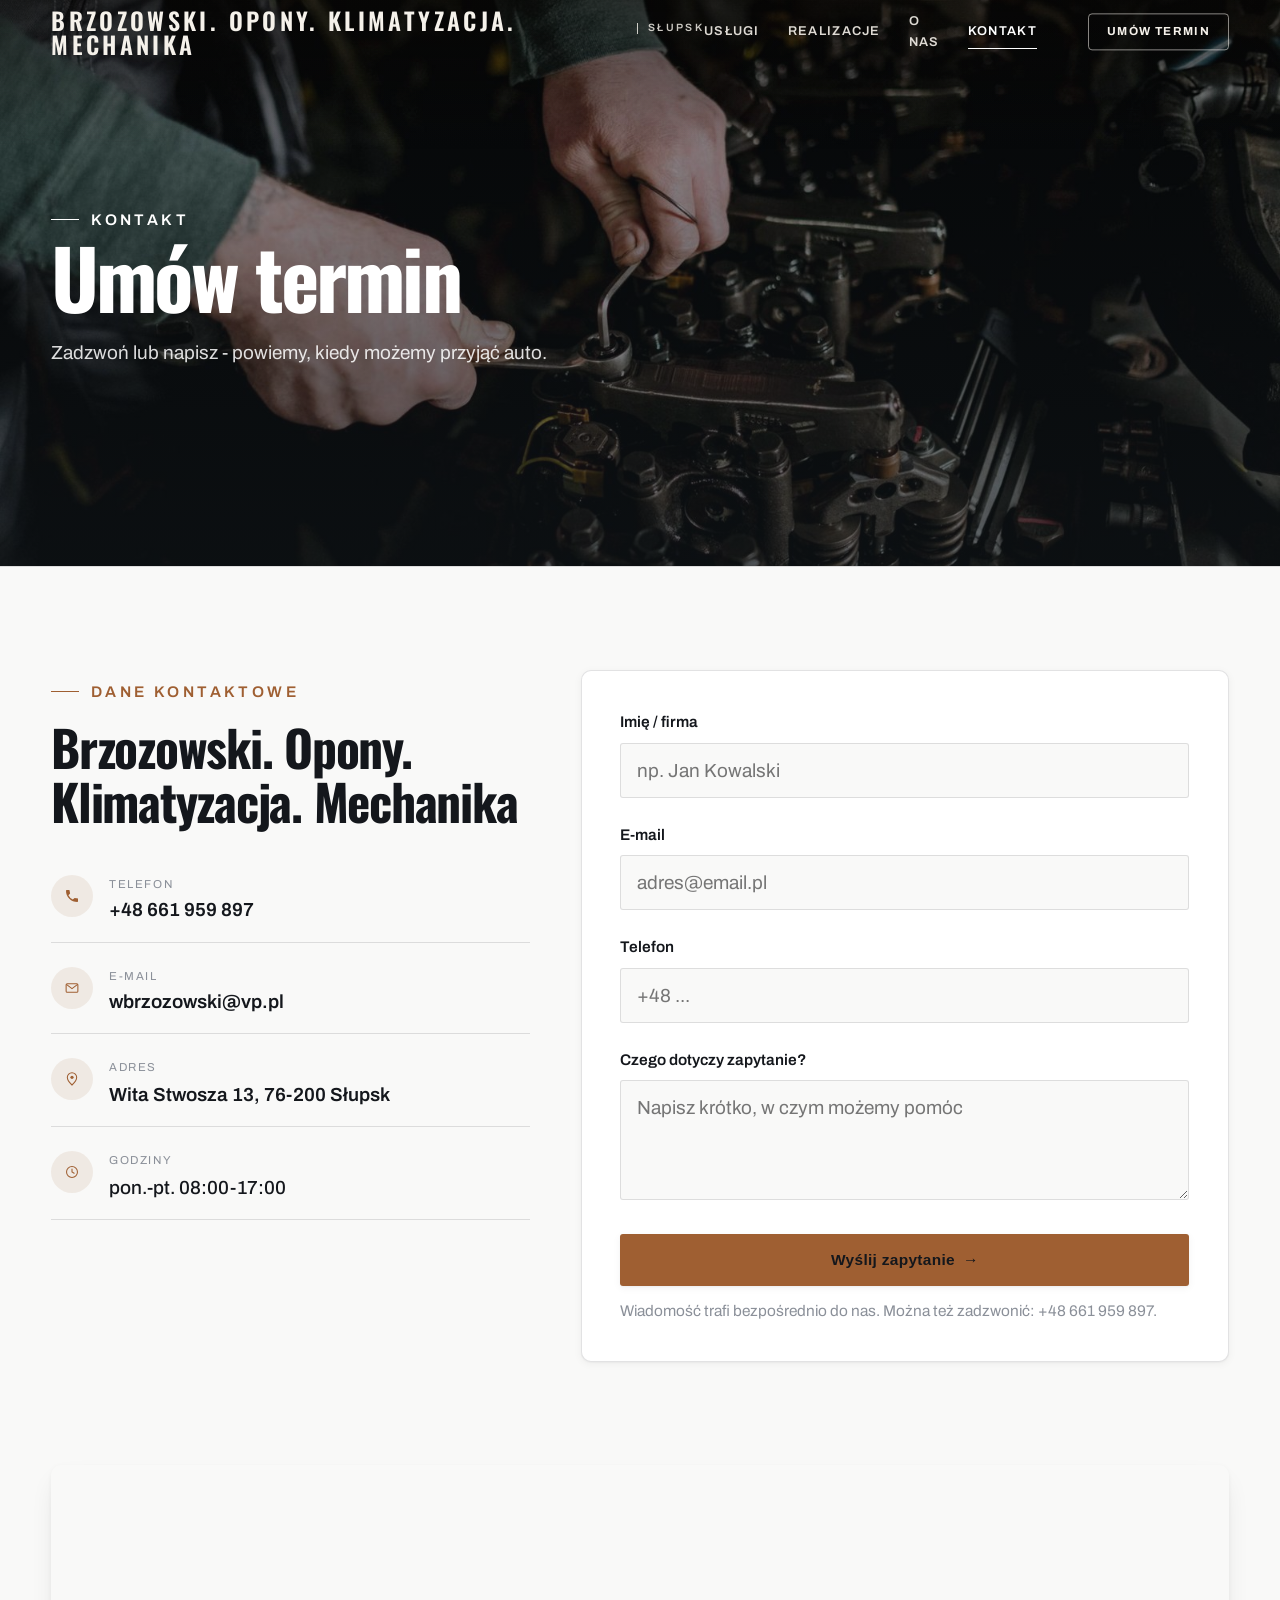
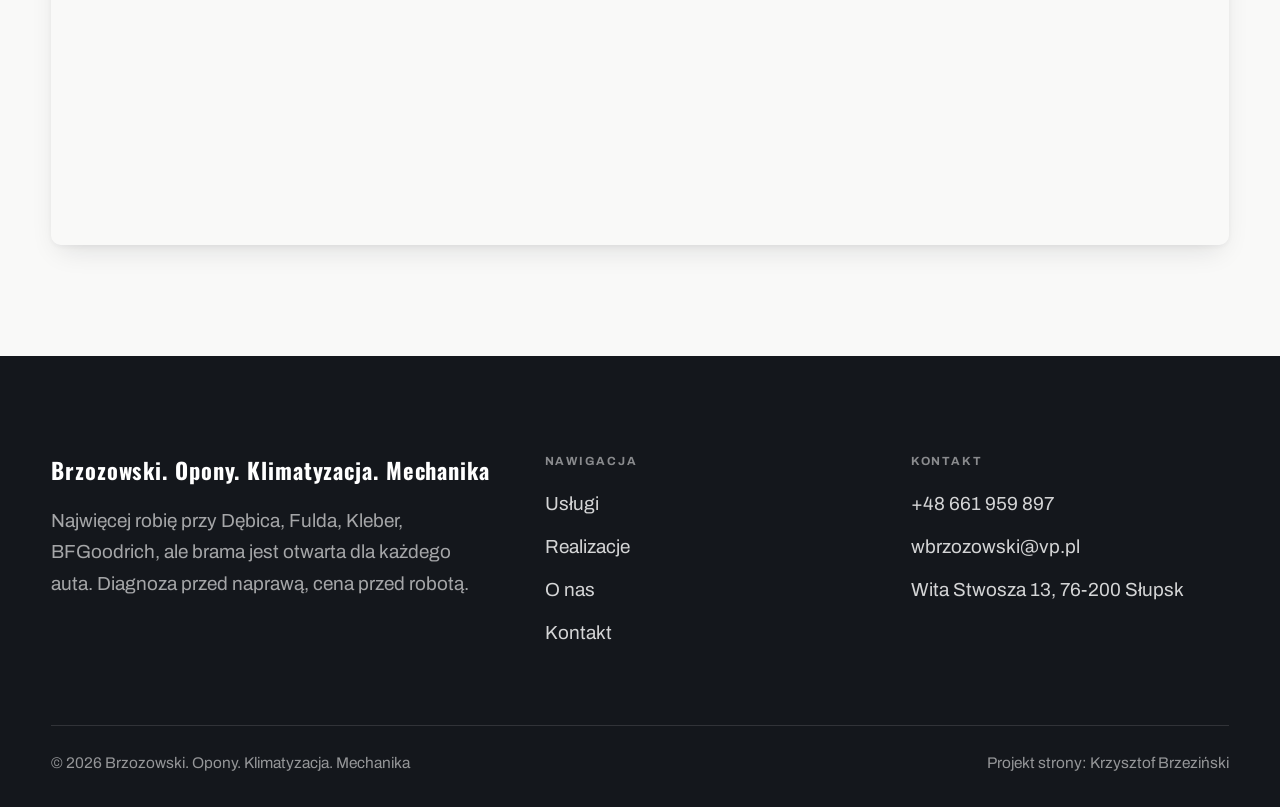
==== kontakt.html @ 08a85382 "Strona demo: brzozowski-opony-klimatyzacja-mechanika" ====
<!DOCTYPE html>
<html lang="pl">
<head>
<meta charset="UTF-8">
<meta name="viewport" content="width=device-width, initial-scale=1.0">
<title>Kontakt - Brzozowski. Opony. Klimatyzacja. Mechanika</title>
<meta name="description" content="Kontakt Brzozowski. Opony. Klimatyzacja. Mechanika - Wita Stwosza 13, 76-200 Słupsk">
<link rel="preconnect" href="https://fonts.googleapis.com">
<link rel="preconnect" href="https://fonts.gstatic.com" crossorigin>
<link href="https://fonts.googleapis.com/css2?family=Oswald:wght@500;600;700&family=Archivo:wght@400;500;600&display=swap" rel="stylesheet">
<link rel="stylesheet" href="assets/styles.css">
</head>
<body>

<header class="nav">
  <div class="wrap nav-inner">
    <a class="brand" href="index.html"><span class="name">Brzozowski. Opony. Klimatyzacja. Mechanika</span><span class="sub">Słupsk</span></a>
    <nav class="nav-links">
      <a href="oferta.html">Usługi</a>
      <a href="realizacje.html">Realizacje</a>
      <a href="o-nas.html">O nas</a>
      <a href="kontakt.html" class="active">Kontakt</a>
      <a href="kontakt.html" class="btn btn-accent">Umów termin</a>
    </nav>
    <button class="nav-toggle" aria-label="Menu"><span></span><span></span><span></span></button>
  </div>
</header>

<section class="pagehead">
  <img src="img/g4.jpg" alt="Brzozowski. Opony. Klimatyzacja. Mechanika - Umów termin">
  <div class="wrap">
    <span class="eyebrow">Kontakt</span>
    <h1>Umów termin</h1>
    <p>Zadzwoń lub napisz - powiemy, kiedy możemy przyjąć auto.</p>
  </div>
</section>
<section>
  <div class="wrap contact-grid">
    <div class="reveal">
      <span class="eyebrow">Dane kontaktowe</span>
      <h2 style="margin:var(--space-4) 0 var(--space-6)">Brzozowski. Opony. Klimatyzacja. Mechanika</h2>
      <div class="info-list">
        <div class="info-row"><div class="ic"><svg class="ico-tel" width="16" height="16" viewBox="0 0 24 24" fill="none" aria-hidden="true"><path d="M6.6 10.8a15.5 15.5 0 0 0 6.6 6.6l2.2-2.2a1 1 0 0 1 1-.24 11.4 11.4 0 0 0 3.6.58 1 1 0 0 1 1 1V20a1 1 0 0 1-1 1A17 17 0 0 1 3 4a1 1 0 0 1 1-1h3.5a1 1 0 0 1 1 1c0 1.25.2 2.46.58 3.6a1 1 0 0 1-.25 1l-2.23 2.2Z" fill="currentColor"/></svg></div><div><div class="lbl">Telefon</div><a class="val" href="tel:+48661959897">+48 661 959 897</a></div></div>
        <div class="info-row"><div class="ic"><svg class="ico-mail" width="16" height="16" viewBox="0 0 24 24" fill="none" aria-hidden="true"><rect x="3.2" y="5.5" width="17.6" height="13" rx="1.6" stroke="currentColor" stroke-width="1.6"/><path d="M4 7l8 6 8-6" stroke="currentColor" stroke-width="1.6" stroke-linecap="round" stroke-linejoin="round"/></svg></div><div><div class="lbl">E-mail</div><a class="val" href="mailto:wbrzozowski@vp.pl">wbrzozowski@vp.pl</a></div></div>
        <div class="info-row"><div class="ic"><svg class="ico-pin" width="16" height="16" viewBox="0 0 24 24" fill="none" aria-hidden="true"><path d="M12 21s7-6.1 7-11.5A7 7 0 0 0 5 9.5C5 14.9 12 21 12 21Z" stroke="currentColor" stroke-width="1.6" fill="none"/><circle cx="12" cy="9.5" r="2.4" fill="currentColor"/></svg></div><div><div class="lbl">Adres</div><div class="val">Wita Stwosza 13, 76-200 Słupsk</div></div></div>
        <div class="info-row"><div class="ic"><svg class="ico-clock" width="16" height="16" viewBox="0 0 24 24" fill="none" aria-hidden="true"><circle cx="12" cy="12" r="8.2" stroke="currentColor" stroke-width="1.6"/><path d="M12 7.5V12l3.2 1.9" stroke="currentColor" stroke-width="1.6" stroke-linecap="round"/></svg></div><div><div class="lbl">Godziny</div><div class="val" style="font-weight:500">pon.-pt. 08:00-17:00</div></div></div>
      </div>
    </div>
    <div class="reveal">
      <form class="form" action="https://formsubmit.co/wbrzozowski@vp.pl" method="POST">
        <input type="hidden" name="_subject" value="Zapytanie ze strony Brzozowski. Opony. Klimatyzacja. Mechanika">
        <input type="hidden" name="_captcha" value="false">
        <input type="hidden" name="_template" value="table">
        <div class="fld"><label for="name">Imię / firma</label><input id="name" name="name" type="text" placeholder="np. Jan Kowalski" required></div>
        <div class="fld"><label for="email">E-mail</label><input id="email" name="email" type="email" placeholder="adres@email.pl" required></div>
        <div class="fld"><label for="phone">Telefon</label><input id="phone" name="phone" type="tel" placeholder="+48 ..."></div>
        <div class="fld"><label for="msg">Czego dotyczy zapytanie?</label><textarea id="msg" name="message" placeholder="Napisz krótko, w czym możemy pomóc" required></textarea></div>
        <button type="submit" class="btn btn-accent" style="width:100%;justify-content:center">Wyślij zapytanie <span class="arr">→</span></button>
        <p class="note">Wiadomość trafi bezpośrednio do nas. Można też zadzwonić: +48 661 959 897.</p>
      </form>
    </div>
  </div>
</section>
<section style="padding-top:0">
  <div class="wrap reveal">
    <iframe class="map" title="Brzozowski. Opony. Klimatyzacja. Mechanika - Słupsk" src="https://maps.google.com/maps?q=Brzozowski.%20Opony.%20Klimatyzacja.%20Mechanika%20S%C5%82upsk&z=15&output=embed" loading="lazy" referrerpolicy="no-referrer-when-downgrade"></iframe>
  </div>
</section>

<footer>
  <div class="wrap">
    <div class="foot-grid">
      <div class="foot-brand">
        <div class="name">Brzozowski. Opony. Klimatyzacja. Mechanika</div>
        <p>Najwięcej robię przy Dębica, Fulda, Kleber, BFGoodrich, ale brama jest otwarta dla każdego auta. Diagnoza przed naprawą, cena przed robotą.</p>
      </div>
      <div class="foot-col">
        <h4>Nawigacja</h4>
        <a href="oferta.html">Usługi</a>
        <a href="realizacje.html">Realizacje</a>
        <a href="o-nas.html">O nas</a>
        <a href="kontakt.html">Kontakt</a>
      </div>
      <div class="foot-col">
        <h4>Kontakt</h4>
        <a href="tel:+48661959897">+48 661 959 897</a>
        <a href="mailto:wbrzozowski@vp.pl">wbrzozowski@vp.pl</a>
        <p>Wita Stwosza 13, 76-200 Słupsk</p>
      </div>
    </div>
    <div class="foot-bot">
      <span>© 2026 Brzozowski. Opony. Klimatyzacja. Mechanika</span>
      <span>Projekt strony: Krzysztof Brzeziński</span>
    </div>
  </div>
</footer>
<div class="sticky-reserve"><a class="sr-book" href="kontakt.html">Umów termin</a><a class="sr-call" href="tel:+48661959897" aria-label="Zadzwoń"><svg class="ico-tel" width="16" height="16" viewBox="0 0 24 24" fill="none" aria-hidden="true"><path d="M6.6 10.8a15.5 15.5 0 0 0 6.6 6.6l2.2-2.2a1 1 0 0 1 1-.24 11.4 11.4 0 0 0 3.6.58 1 1 0 0 1 1 1V20a1 1 0 0 1-1 1A17 17 0 0 1 3 4a1 1 0 0 1 1-1h3.5a1 1 0 0 1 1 1c0 1.25.2 2.46.58 3.6a1 1 0 0 1-.25 1l-2.23 2.2Z" fill="currentColor"/></svg></a></div>

<script src="assets/main.js"></script>
</body>
</html>
---- assets/styles.css ----
/* ============================================================
   STOLBASZ — premium, architektoniczny B2B fit-out
   Jasna paleta, zero brązu. System wg premium-web-craft.
   Projekt strony: Krzysztof Brzeziński
   ============================================================ */

:root{
  /* PALETA — jasna, architektoniczna, chłodna */
  --paper:#f4f5f7;          /* główne tło */
  --paper-2:#e7e9ee;        /* sekcje alternatywne (chłodny jasny szary) */
  --paper-3:#e7e9ee;        /* delikatne wypełnienia */
  --ink:#14171c;            /* tekst główny — chłodny grafit */
  --ink-soft:#1f242c;       /* nagłówki drugorzędne */
  --muted:#8b9099;          /* tekst poboczny */
  --line:rgba(20,23,28,.12);/* hairline */
  --accent:#c8a04a;         /* stonowany petrol-slate — jedyny akcent */
  --accent-d:#9a7a31;
  --accent-soft:rgba(200,160,74,.10);
  --dark:#14171c;           /* sekcje ciemne (stopka/CTA) */

  /* ODSTĘPY — skala 4/8 */
  --space-1:4px; --space-2:8px; --space-3:12px; --space-4:16px; --space-5:24px;
  --space-6:32px; --space-7:48px; --space-8:64px; --space-9:96px; --space-10:128px;

  /* TYPOGRAFIA — fluid clamp() (skala podbita 16.07.2026: większe, czytelniejsze litery — uwaga Adama) */
  --text-sm:clamp(.9rem,.87rem + .12vw,1rem);
  --text-base:clamp(1.08rem,1.04rem + .18vw,1.2rem);
  --text-lg:clamp(1.24rem,1.15rem + .34vw,1.44rem);
  --text-h3:clamp(1.34rem,1.22rem + .55vw,1.66rem);
  --text-h2:clamp(2.1rem,1.66rem + 2.1vw,3.1rem);
  --text-h1:clamp(2.9rem,2.1rem + 4vw,5.1rem);

  /* PROMIENIE — architektoniczne, raczej ostre */
  --r-sm:3px; --r-md:6px; --r-lg:10px;

  /* RUCH */
  --ease:cubic-bezier(.25,.46,.45,.94); --dur:.24s;

  /* CIENIE — miękkie, warstwowe */
  --sh-sm:0 1px 2px rgba(16,24,32,.04), 0 2px 8px rgba(16,24,32,.05);
  --sh-md:0 2px 6px rgba(16,24,32,.05), 0 12px 28px -8px rgba(16,24,32,.12);
  --sh-lg:0 6px 14px rgba(16,24,32,.07), 0 26px 56px -18px rgba(16,24,32,.22);

  --hairline:1px solid var(--line);

  --font-display:'Oswald','Archivo',sans-serif;
  --font-body:'Archivo',sans-serif;
}

*{box-sizing:border-box;margin:0;padding:0}
html{scroll-behavior:smooth}
body{
  font-family:var(--font-body);
  font-size:var(--text-base);
  line-height:1.65;
  color:var(--ink);
  background:var(--paper);
  -webkit-font-smoothing:antialiased;
  text-rendering:optimizeLegibility;
}
img{max-width:100%;display:block}
a{color:inherit;text-decoration:none}

.wrap{width:min(92%,1180px);margin-inline:auto}
section{padding-block:clamp(52px,6.5vw,96px)}

h1,h2,h3{font-family:var(--font-display);font-weight:700;line-height:1.08;letter-spacing:-.02em;color:var(--ink)}
h1{font-size:var(--text-h1);letter-spacing:-.035em}
h2{font-size:var(--text-h2);letter-spacing:-.025em}
h3{font-size:var(--text-h3)}
p{max-width:65ch}

.eyebrow{
  font-family:var(--font-body);
  font-size:var(--text-sm);
  font-weight:600;
  letter-spacing:.18em;
  text-transform:uppercase;
  color:var(--accent);
  display:inline-flex;align-items:center;gap:var(--space-3);
}
.eyebrow::before{content:"";width:28px;height:1px;background:var(--accent);display:inline-block}

.muted{color:var(--muted)}
.lead{font-size:var(--text-lg);line-height:1.55;color:var(--ink-soft);max-width:50ch}

/* ---------- BUTTONS ---------- */
.btn{
  display:inline-flex;align-items:center;gap:var(--space-2);
  font-weight:600;font-size:var(--text-sm);letter-spacing:.02em;
  padding:var(--space-4) var(--space-6);
  border-radius:var(--r-sm);
  transition:transform var(--dur) var(--ease),box-shadow var(--dur) var(--ease),background var(--dur) var(--ease);
  cursor:pointer;border:1px solid transparent;
}
.btn-accent{background:var(--accent);color:#fff;box-shadow:var(--sh-sm)}
.btn-accent:hover{background:var(--accent-d);transform:translateY(-2px);box-shadow:var(--sh-md)}
.btn-accent:active{transform:translateY(0);box-shadow:var(--sh-sm)}
.btn-ghost{background:transparent;color:var(--ink);border-color:var(--line)}
.btn-ghost:hover{border-color:var(--accent);color:var(--accent);transform:translateY(-2px)}
.btn-light{background:#fff;color:var(--ink);box-shadow:var(--sh-sm)}
.btn-light:hover{transform:translateY(-2px);box-shadow:var(--sh-md)}
.btn .arr{transition:transform var(--dur) var(--ease)}
.btn:hover .arr{transform:translateX(4px)}

/* ---------- NAV ---------- */
.nav{
  position:sticky;top:0;z-index:50;
  background:color-mix(in srgb,var(--paper) 88%,transparent);
  backdrop-filter:saturate(140%) blur(10px);
  border-bottom:var(--hairline);
}
.nav-inner{display:flex;align-items:center;justify-content:space-between;height:72px}
.brand{display:flex;flex-direction:column;line-height:1}
.brand .name{font-family:var(--font-display);font-weight:800;font-size:1.35rem;letter-spacing:.04em}
.brand .sub{font-size:.62rem;letter-spacing:.34em;text-transform:uppercase;color:var(--muted);margin-top:5px}
.nav-links{display:flex;align-items:center;gap:var(--space-6)}
.nav-links a{font-size:var(--text-sm);font-weight:500;color:var(--ink-soft);position:relative;padding-block:4px;transition:color var(--dur) var(--ease)}
.nav-links a::after{content:"";position:absolute;left:0;bottom:0;width:0;height:1.5px;background:var(--accent);transition:width var(--dur) var(--ease)}
.nav-links a:hover,.nav-links a.active{color:var(--ink)}
.nav-links a:hover::after,.nav-links a.active::after{width:100%}
.nav-links .btn{padding:var(--space-2) var(--space-5)}
/* przyciski w nav: właściwy kolor (przebij .nav-links a) + bez podkreślenia */
.nav-links a.btn-accent{color:#fff}
.nav-links a.btn-ghost,.nav-links a.btn-light{color:var(--ink)}
.nav-links a.btn::after{display:none}
.nav-toggle{display:none;background:none;border:none;cursor:pointer;flex-direction:column;gap:5px;padding:8px}
.nav-toggle span{width:24px;height:2px;background:var(--ink);transition:var(--dur)}

/* ---------- HERO (split) ---------- */
.hero{position:relative;overflow:hidden;border-bottom:var(--hairline)}
.hero-grid{display:grid;grid-template-columns:1.05fr .95fr;gap:clamp(24px,4vw,60px);align-items:center;
  padding-block:clamp(36px,4.5vw,64px)}
.hero-copy .eyebrow{margin-bottom:var(--space-5)}
.hero-copy h1{margin-bottom:var(--space-5)}
.hero-copy .lead{margin-bottom:var(--space-7)}
.hero-actions{display:flex;flex-wrap:wrap;gap:var(--space-4)}
.hero-art{position:relative;aspect-ratio:4/3;border-radius:var(--r-lg);overflow:hidden;box-shadow:var(--sh-lg)}
.hero-art img{width:100%;height:100%;object-fit:cover}
.hero-art::after{content:"";position:absolute;inset:0;background:linear-gradient(180deg,transparent 55%,rgba(18,24,28,.28))}
.hero-badge{position:absolute;left:var(--space-5);bottom:var(--space-5);z-index:2;
  background:rgba(252,252,251,.94);backdrop-filter:blur(4px);
  border-radius:var(--r-md);padding:var(--space-4) var(--space-5);box-shadow:var(--sh-md);max-width:78%}
.hero-badge strong{display:block;font-family:var(--font-display);font-size:1rem;letter-spacing:-.01em}
.hero-badge span{font-size:var(--text-sm);color:var(--muted)}

/* ---------- HERO duży / kinowy (strona główna) ---------- */
.hero-cine{position:relative;min-height:clamp(560px,82vh,840px);min-height:clamp(560px,82svh,840px);display:flex;align-items:center;overflow:hidden;border-bottom:var(--hairline)}
.hero-cine>img{position:absolute;inset:0;width:100%;height:100%;object-fit:cover;z-index:0}
.hero-cine::after{content:"";position:absolute;inset:0;z-index:1;
  background:linear-gradient(95deg,rgba(13,18,23,.86) 0%,rgba(13,18,23,.64) 32%,rgba(13,18,23,.24) 62%,rgba(13,18,23,.04) 100%)}
.hero-cine .wrap{position:relative;z-index:2;padding-block:var(--space-8)}
.hero-cine .hero-copy{max-width:660px}
.hero-cine .eyebrow{color:#fff;margin-bottom:var(--space-5)}
.hero-cine .eyebrow::before{background:#fff}
.hero-cine h1{color:#fff;margin-bottom:var(--space-5);font-size:clamp(2.9rem,2rem + 4.4vw,5.2rem)}
.hero-cine .lead{color:rgba(255,255,255,.92);max-width:48ch;margin-bottom:var(--space-7)}
.hero-cine .hero-actions{display:flex;flex-wrap:wrap;gap:var(--space-4)}
@media(max-width:680px){
  .hero-cine{min-height:clamp(520px,76vh,640px);min-height:clamp(520px,76svh,640px);align-items:flex-end}
  .hero-cine::after{background:linear-gradient(0deg,rgba(13,18,23,.9) 6%,rgba(13,18,23,.45) 55%,rgba(13,18,23,.25) 100%)}
  .hero-cine .wrap{padding-bottom:var(--space-9)}
}

/* full-bleed hero variant (podstrony) */
.pagehead{position:relative;min-height:46vh;min-height:46svh;display:flex;align-items:flex-end;overflow:hidden;border-bottom:var(--hairline)}
.pagehead img{position:absolute;inset:0;width:100%;height:100%;object-fit:cover}
.pagehead::after{content:"";position:absolute;inset:0;background:linear-gradient(180deg,rgba(18,24,28,.25),rgba(18,24,28,.62))}
.pagehead .wrap{position:relative;z-index:2;padding-block:var(--space-9);color:#fff}
.pagehead h1{color:#fff;max-width:18ch}
.pagehead .eyebrow{color:#fff}
.pagehead .eyebrow::before{background:#fff}
.pagehead p{color:rgba(255,255,255,.86);margin-top:var(--space-4);max-width:54ch}

/* ---------- STRIP (pasek skrótów / liczby) ---------- */
.strip{background:var(--dark);color:#fff}
.strip .wrap{display:grid;grid-template-columns:repeat(4,1fr);gap:var(--space-6);padding-block:var(--space-8)}
.strip .item .k{font-family:var(--font-display);font-size:clamp(1.6rem,1.2rem + 1.4vw,2.4rem);font-weight:800;letter-spacing:-.02em;color:#fff}
.strip .item .v{font-size:var(--text-sm);color:rgba(255,255,255,.66);margin-top:var(--space-2);line-height:1.45}
.strip .item{border-left:2px solid var(--accent);padding-left:var(--space-5)}

/* ---------- SECTION HEAD ---------- */
.head{max-width:48rem;margin-bottom:var(--space-8)}
.head.center{margin-inline:auto;text-align:center}
.head .eyebrow{margin-bottom:var(--space-4)}
.head h2{margin-bottom:var(--space-4)}
.head p{color:var(--muted);font-size:var(--text-lg);line-height:1.55}
.head.center p{margin-inline:auto}

/* ---------- INTRO SPLIT ---------- */
.split{display:grid;grid-template-columns:.92fr 1.08fr;gap:clamp(28px,5vw,80px);align-items:center}
.split.rev{grid-template-columns:1.08fr .92fr}
.split.rev .split-art{order:-1}
.split-art{position:relative;aspect-ratio:5/4;border-radius:var(--r-lg);overflow:hidden;box-shadow:var(--sh-lg)}
.split-art img{width:100%;height:100%;object-fit:cover}
.split-copy h2{margin-bottom:var(--space-5)}
.split-copy p+p{margin-top:var(--space-4)}
.split-copy .btn{margin-top:var(--space-6)}

/* ---------- SERVICES (zakres) ---------- */
.svc-grid{display:grid;grid-template-columns:repeat(auto-fit,minmax(280px,1fr));gap:var(--space-5)}
.svc{background:#fff;border:var(--hairline);border-radius:var(--r-md);padding:var(--space-7) var(--space-6);
  transition:transform var(--dur) var(--ease),box-shadow var(--dur) var(--ease),border-color var(--dur) var(--ease);
  position:relative;overflow:hidden}
.svc::before{content:"";position:absolute;left:0;top:0;width:3px;height:0;background:var(--accent);transition:height var(--dur) var(--ease)}
.svc:hover{transform:translateY(-4px);box-shadow:var(--sh-md);border-color:transparent}
.svc:hover::before{height:100%}
.svc .ic{font-family:var(--font-display);font-size:.8rem;font-weight:700;letter-spacing:.12em;color:var(--accent);margin-bottom:var(--space-4)}
.svc h3{margin-bottom:var(--space-3);font-size:1.22rem}
.svc p{color:var(--muted);font-size:var(--text-base);line-height:1.6}

/* big detailed service rows */
.svc-row{display:grid;grid-template-columns:.8fr 1.2fr;gap:clamp(20px,4vw,60px);align-items:center;padding-block:var(--space-8)}
.svc-row+.svc-row{border-top:var(--hairline)}
.svc-row.rev{grid-template-columns:1.2fr .8fr}
.svc-row.rev .svc-row-art{order:-1}
.svc-row-art{aspect-ratio:4/3;border-radius:var(--r-md);overflow:hidden;box-shadow:var(--sh-md)}
.svc-row-art img{width:100%;height:100%;object-fit:cover}
.svc-row h3{font-size:1.5rem;margin-bottom:var(--space-4)}
.svc-row .num{font-family:var(--font-display);font-size:.85rem;font-weight:700;letter-spacing:.14em;color:var(--accent);display:block;margin-bottom:var(--space-3)}
.svc-row ul{list-style:none;margin-top:var(--space-4);display:flex;flex-direction:column;gap:var(--space-2)}
.svc-row li{position:relative;padding-left:var(--space-5);color:var(--muted);font-size:var(--text-base)}
.svc-row li::before{content:"";position:absolute;left:0;top:.62em;width:8px;height:1px;background:var(--accent)}

/* ---------- GALLERY (realizacje) ---------- */
.gallery{display:grid;grid-template-columns:repeat(12,1fr);gap:var(--space-4);grid-auto-rows:200px}
/* GALERIA MASONRY — pionowe zdjęcia (portrety beauty/wellness) bez przycinania: kolumny, height auto */
.gallery-masonry{column-count:3;column-gap:var(--space-4)}
@media(max-width:900px){.gallery-masonry{column-count:2}}
@media(max-width:560px){.gallery-masonry{column-count:1}}
.gallery-masonry .m-tile{break-inside:avoid;margin:0 0 var(--space-4);padding:0;position:relative;overflow:hidden;border-radius:var(--r-md);border:1px solid var(--line)}
.gallery-masonry .m-tile img{width:100%;height:auto;display:block}
.gallery-masonry .m-tile .cap{position:absolute;left:0;right:0;bottom:0;padding:var(--space-4);color:#fff;background:linear-gradient(0deg,rgba(0,0,0,.55),transparent);font-size:var(--text-sm)}
.gallery-masonry .m-tile .cap small{display:block;font-weight:400;opacity:.78;letter-spacing:.04em;text-transform:uppercase;font-size:.66rem;margin-top:3px}
.tile{position:relative;overflow:hidden;border-radius:var(--r-md);box-shadow:var(--sh-sm);
  transition:transform var(--dur) var(--ease),box-shadow var(--dur) var(--ease)}
.tile img{width:100%;height:100%;object-fit:cover;transition:transform .6s var(--ease)}
.tile:hover{box-shadow:var(--sh-md)}
.tile:hover img{transform:scale(1.05)}
.tile .cap{position:absolute;left:0;right:0;bottom:0;padding:var(--space-5) var(--space-4) var(--space-4);
  background:linear-gradient(transparent,rgba(18,24,28,.78));color:#fff;
  font-size:var(--text-sm);font-weight:600;letter-spacing:.01em;
  opacity:0;transform:translateY(8px);transition:var(--dur) var(--ease)}
.tile:hover .cap{opacity:1;transform:translateY(0)}
.tile .cap small{display:block;font-weight:400;opacity:.78;letter-spacing:.04em;text-transform:uppercase;font-size:.66rem;margin-top:3px}
/* bento spans */
.t-wide{grid-column:span 6}
.t-tall{grid-column:span 6;grid-row:span 2}
.t-std{grid-column:span 6}
.t-third{grid-column:span 4}
.t-two3{grid-column:span 8}

/* ---------- TRUST / WIARYGODNOŚĆ ---------- */
.trust{background:var(--paper-2)}
.trust-grid{display:grid;grid-template-columns:repeat(auto-fit,minmax(240px,1fr));gap:var(--space-5);margin-top:var(--space-7)}
.trust-card{background:#fff;border-radius:var(--r-md);padding:var(--space-7) var(--space-6);box-shadow:var(--sh-sm);border-top:3px solid var(--accent)}
.trust-card .big{font-family:var(--font-display);font-size:clamp(1.8rem,1.3rem + 1.6vw,2.6rem);font-weight:800;letter-spacing:-.02em;color:var(--ink);line-height:1}
.trust-card h3{font-size:1.12rem;margin:var(--space-3) 0 var(--space-2)}
.trust-card p{color:var(--muted);font-size:var(--text-base);line-height:1.55}

/* ---------- CTA band ---------- */
.cta{background:var(--dark);color:#fff;position:relative;overflow:hidden}
.cta .wrap{display:grid;grid-template-columns:1.4fr .6fr;gap:var(--space-7);align-items:center;position:relative;z-index:2}
.cta h2{color:#fff;max-width:20ch}
.cta p{color:rgba(255,255,255,.74);margin-top:var(--space-4)}
.cta-actions{display:flex;flex-direction:column;gap:var(--space-3);align-items:flex-start}
.cta::before{content:"";position:absolute;right:-80px;top:-80px;width:360px;height:360px;border-radius:50%;
  background:radial-gradient(circle,var(--accent-soft),transparent 70%)}

/* ---------- CONTACT ---------- */
.contact-grid{display:grid;grid-template-columns:.85fr 1.15fr;gap:clamp(28px,4vw,56px);align-items:start}
.info-list{display:flex;flex-direction:column;gap:var(--space-2)}
.info-row{display:flex;gap:var(--space-4);align-items:flex-start;padding-block:var(--space-4);border-bottom:var(--hairline)}
.info-row .ic{flex:none;width:42px;height:42px;display:grid;place-items:center;border-radius:50%;
  background:var(--accent-soft);color:var(--accent);font-size:1.05rem}
.info-row .lbl{font-size:.72rem;letter-spacing:.14em;text-transform:uppercase;color:var(--muted)}
.info-row .val{font-weight:600;font-size:var(--text-base);margin-top:2px}
.info-row a.val:hover{color:var(--accent)}
.map{border:none;border-radius:var(--r-lg);box-shadow:var(--sh-md);width:100%;height:100%;min-height:380px;filter:grayscale(.2) contrast(1.02)}
.form{background:#fff;border:var(--hairline);border-radius:var(--r-lg);padding:clamp(24px,3vw,40px);box-shadow:var(--sh-sm)}
.form .fld{margin-bottom:var(--space-5)}
.form label{display:block;font-size:var(--text-sm);font-weight:600;margin-bottom:var(--space-2)}
.form input,.form textarea{width:100%;font-family:inherit;font-size:var(--text-base);color:var(--ink);
  padding:var(--space-4);border:var(--hairline);border-radius:var(--r-sm);background:var(--paper);transition:border-color var(--dur)}
.form input:focus,.form textarea:focus{outline:none;border-color:var(--accent);background:#fff}
.form textarea{resize:vertical;min-height:120px}
.form .note{font-size:var(--text-sm);color:var(--muted);margin-top:var(--space-3)}

/* ---------- FOOTER ---------- */
footer{background:var(--dark);color:#fff;padding-block:var(--space-9) var(--space-6)}
.foot-grid{display:grid;grid-template-columns:1.4fr 1fr 1fr;gap:var(--space-7);margin-bottom:var(--space-8)}
.foot-brand .name{font-family:var(--font-display);font-weight:800;font-size:1.4rem;letter-spacing:.04em}
.foot-brand p{color:rgba(255,255,255,.62);margin-top:var(--space-4);font-size:var(--text-base);max-width:38ch}
.foot-col h4{font-size:.74rem;letter-spacing:.16em;text-transform:uppercase;color:rgba(255,255,255,.5);margin-bottom:var(--space-4)}
.foot-col a,.foot-col p{display:block;color:rgba(255,255,255,.82);font-size:var(--text-base);margin-bottom:var(--space-3)}
.foot-col a:hover{color:#fff}
.foot-bot{border-top:1px solid rgba(255,255,255,.12);padding-top:var(--space-5);display:flex;justify-content:space-between;flex-wrap:wrap;gap:var(--space-3);
  font-size:var(--text-sm);color:rgba(255,255,255,.55)}
.foot-bot a:hover{color:#fff}

/* ---------- REVEAL ---------- */
.reveal{opacity:0;transform:translateY(22px);transition:opacity .6s var(--ease),transform .6s var(--ease)}
.reveal.in{opacity:1;transform:none}

/* ---------- RESPONSIVE ---------- */
@media(max-width:920px){
  .hero-grid,.split,.split.rev,.svc-row,.svc-row.rev,.cta .wrap,.contact-grid,.foot-grid{grid-template-columns:1fr}
  .split.rev .split-art,.svc-row.rev .svc-row-art{order:0}
  .hero-art{aspect-ratio:16/10;max-height:420px}
  .strip .wrap{grid-template-columns:repeat(2,1fr);gap:var(--space-7)}
  .gallery{grid-auto-rows:180px}
  .t-wide,.t-tall,.t-std,.t-third,.t-two3{grid-column:span 6}
  .t-tall{grid-row:span 1}
  .cta-actions{flex-direction:row;flex-wrap:wrap}
  .foot-grid{gap:var(--space-6)}
}
@media(max-width:680px){
  .nav-links{position:fixed;inset:72px 0 auto 0;background:var(--paper);flex-direction:column;align-items:stretch;
    gap:0;padding:var(--space-4) 6%;border-bottom:var(--hairline);box-shadow:var(--sh-md);
    transform:translateY(-120%);transition:transform var(--dur) var(--ease)}
  .nav-links.open{transform:translateY(0)}
  .nav-links a{padding-block:var(--space-4);border-bottom:var(--hairline)}
  .nav-links .btn{margin-top:var(--space-3);justify-content:center}
  .nav-toggle{display:flex}
  .strip .wrap{grid-template-columns:1fr}
  .gallery{grid-template-columns:repeat(6,1fr)}
  .foot-grid{grid-template-columns:1fr}
}
@media(prefers-reduced-motion:reduce){
  *{animation-duration:.01ms!important;transition:none!important}
  .reveal{opacity:1!important;transform:none!important}
  html{scroll-behavior:auto}
}

/* ============================================================
   PREMIUM LAYER — destylat deep-researchu branż (anty-AI, spokój).
   Zmienne STOLBASZ (--accent/--ink/--paper/--line/--dark). Ruch ledwo
   zauważalny, krzywa cubic-bezier(.16,.84,.44,1); prefers-reduced-motion
   pokryte blanketem wyżej. Karty hairline zamiast cieni = #1 sygnał „nie-AI".
   ============================================================ */

/* więcej oddechu między sekcjami (liderzy: 110-130px) */
section{padding-block:clamp(64px,8vw,128px)}

/* 1) Aksamitny reveal — dłuższa, miękka krzywa zamiast „skoku" */
.reveal{transition:opacity .9s cubic-bezier(.16,.84,.44,1),transform .9s cubic-bezier(.16,.84,.44,1);will-change:opacity,transform}
/* stagger TYLKO w galerii (tam pozycja = porządek dzieci) */
.gallery .reveal:nth-child(2){transition-delay:.07s}
.gallery .reveal:nth-child(3){transition-delay:.14s}
.gallery .reveal:nth-child(4){transition-delay:.21s}
.gallery .reveal:nth-child(5){transition-delay:.28s}
.gallery .reveal:nth-child(6){transition-delay:.35s}

/* 2) Hero STATYCZNY na .hero-cine — Ken Burns CAŁKIEM WYŁĄCZONY 26.06 (3. zgłoszenie Szymona).
   GENEZA: animowanie scale na <img> hero z teksturami (cegły/framugi) re-samplinguje obraz
   klatka po klatce → na części ekranów drobne drganie/shimmer = „heroshot się trzęsie".
   translateY usunięto wcześniej, scale-only + will-change/GPU NIE wystarczyły do GWARANCJI gładkości.
   Krzysztof zażądał pewności („make sure, że błąd się nie pojawi") > efekt. Zero animacji = 0% drgania.
   Delikatny zoom zostaje TYLKO w pełnoekranowych hero gastro/studio (hg-bg/hs-bg — tło, inny
   mechanizm, chwalone, nigdy nie zgłaszane). NIE wracać do KB na .hero-cine bez realnego testu
   na sprzęcie klienta — to ryzyko regresji „trzęsienia”. */
/* BEZPIECZNY "wow" na hero = jednorazowy FADE-IN (opacity), nie zoom.
   opacity nie dotyka bitmapy → gładkie na KAŻDYM zdjęciu/ekranie/GPU, zero ryzyka migotania.
   Geometryczny ruch (scale/translate) na .hero-cine jest ZAKAZANY (bramka pilnuje). */
@keyframes heroFade{from{opacity:0}to{opacity:1}}
.hero-cine>img{transform:none;animation:heroFade 1.1s ease-out both}

/* 3) Akcentowy hairline pod nagłówkiem sekcji, który „rysuje się" przy wejściu */
.head h2{position:relative;padding-bottom:18px}
.head h2::after{content:"";position:absolute;left:0;bottom:0;height:1px;width:0;background:var(--accent);transition:width 1s cubic-bezier(.16,.84,.44,1) .15s}
.head.center h2::after{left:50%;transform:translateX(-50%)}
.head.reveal.in h2::after,.head.center.reveal.in h2::after{width:54px}

/* 4) Karty HAIRLINE zamiast cieni/zaokrągleń (najmocniejszy anty-AI detal) */
.svc{background:transparent;border:1px solid var(--line);border-radius:var(--r-sm);box-shadow:none}
.svc:hover{box-shadow:none;border-color:var(--accent);transform:translateY(-3px)}
.trust-card{background:transparent;box-shadow:none;border:1px solid var(--line);border-top:2px solid var(--accent);border-radius:var(--r-sm)}
.tile{box-shadow:none;border-radius:var(--r-sm)}
.tile:hover{box-shadow:none}

/* 5) Sticky-nav kondensuje się po przewinięciu (sygnał dopracowania) */
.nav{transition:box-shadow .4s ease,background .4s ease}
.nav.is-stuck{box-shadow:0 1px 0 var(--line),0 14px 30px -24px rgba(0,0,0,.45)}
.nav-inner{transition:height .35s var(--ease)}
.nav.is-stuck .nav-inner{height:60px}

/* 6) MANIFESTO — pełnoekranowy cytat-bohater (zastępuje generyczne „Dlaczego my") */
.manifesto{background:var(--paper-2);text-align:center}
.manifesto .wrap{max-width:60rem}
.manifesto p{font-family:var(--font-display);font-style:italic;font-size:clamp(1.6rem,1rem + 2.4vw,2.8rem);line-height:1.32;color:var(--ink-soft);margin-inline:auto;max-width:26ch;position:relative;padding-top:var(--space-8)}
.manifesto p::before{content:"";position:absolute;top:0;left:50%;transform:translateX(-50%);width:54px;height:1px;background:var(--accent)}
.manifesto p span{color:var(--accent);font-style:italic}

/* 7) GATEWAYS — 3 duże bramy-zdjęcia (zamiast paska menu usług) */
.gateways{display:grid;grid-template-columns:repeat(3,1fr);gap:var(--space-4)}
.gateway{position:relative;aspect-ratio:3/4;overflow:hidden;border-radius:var(--r-sm);display:block}
.gateway img{width:100%;height:100%;object-fit:cover;transition:transform .8s var(--ease),filter .5s var(--ease)}
.gateway::after{content:"";position:absolute;inset:0;background:linear-gradient(180deg,transparent 38%,rgba(18,24,28,.74))}
.gateway:hover img{transform:scale(1.05);filter:brightness(1.05)}
.gateway .g-ttl{position:absolute;left:0;right:0;bottom:0;z-index:2;padding:var(--space-6) var(--space-5);color:#fff;font-family:var(--font-display);font-size:1.45rem;letter-spacing:-.01em;line-height:1.15}
.gateway .g-ttl small{display:block;font-family:var(--font-body);font-size:var(--text-sm);font-weight:400;opacity:.82;letter-spacing:.03em;margin-top:5px}
@media(max-width:760px){.gateways{grid-template-columns:1fr}.gateway{aspect-ratio:16/10}}

/* 8) LOGO klienta w nagłówku (gdy podane --logo) */
/* 52px domyślnie (feedback Bartka 06.07.2026: 40px ginęło, uwaga padła 3x; ~56px sprawdzone na żywym demie anna-borowiec-makeup) */
.brand-logo{height:64px;width:auto;max-width:300px;object-fit:contain;display:block}
.nav.is-stuck .brand-logo{height:52px}
@media(max-width:680px){.brand-logo{height:46px;max-width:210px}}


/* === RWD: nagłówki na wąskich ekranach (dodane 17.07.2026 razem z fixem clamp) ===
   Po przywróceniu działania clamp() dolna granica --text-h1 (2.9rem) rozpychała
   dokument przy długich polskich słowach na telefonach. Tu ją zjeżdżamy. */
@media (max-width:560px){
  :root{
    --text-h1:clamp(1.9rem, 1.15rem + 4.4vw, 2.7rem);
    --text-h2:clamp(1.5rem, 1rem + 3vw, 2.1rem);
  }
  .hero-cine h1{font-size:clamp(1.9rem, 1.15rem + 4.4vw, 2.7rem)}
  h1,h2{overflow-wrap:break-word}
}

/* GODZINY (godziny_grid z briefu) — dzień po lewej, godziny po prawej. Wcześniej BRAK stylu
   powodował sklejenie "Poniedziałek-Piątek8:00-20:00" (dodane 2026-07-21). Neutralne dla dem bez grafiku. */
.godz{display:flex;flex-direction:column;gap:2px;max-width:440px;margin-top:8px}
.godz-row{display:flex;justify-content:space-between;align-items:baseline;gap:24px;padding:10px 0;border-bottom:1px solid var(--line)}
.godz-row:last-child{border-bottom:0}
.godz-row b{font-weight:600;color:var(--ink)}
.godz-row span{color:var(--muted);white-space:nowrap}

/* === rodzina: auto === */
/* ============================================================
   RODZINA: AUTO (detailing / auto-serwis / powłoki / lakiernictwo / myjnia)
   Doklejane NA WIERZCH base.css. Skin auto (Oswald + grafit/bursztyn).
   Filozofia: PREMIUM, MĘSKO, TECHNICZNIE + "Umów termin". Jasna baza, ciemne kinowe hero, Oswald CAPS.
   (Świadomie BEZ ciemnej bazy - dark-skin guard wymusza jasne tło; ciemne hero+paski daja dramat.)
   FAZA 3 (research wf_5b470404, topowe studia detailingu/powłok): osobny układ - hero-auto (kicker+claim+1 CTA),
   nav fixed przezroczysty->ciemny grafit + zwijany, spec-ribbon (sygnatura), pakiety powłok (1 ciemny band),
   before/after suwak, poziomy "bay" proces, marki. Pakiety/before-after/marki = BRAMKOWANE (tylko z reconu).
   ============================================================ */

/* --- Wersaliki na nagłówkach sekcji (motorsport/inżynierski sznyt) --- */
.head h2{text-transform:uppercase;letter-spacing:.015em}
.eyebrow{letter-spacing:.22em}

/* --- Ostrzejsze, "techniczne" karty --- */
.svc,.trust-card,.tile,.gateway,.svc-row-art,.split-art{border-radius:var(--r-sm)}

/* --- STICKY "Umów termin" (mobile) --- */
.sticky-reserve{display:none}
@media(max-width:820px){
  .sticky-reserve{display:flex;position:fixed;left:0;right:0;bottom:0;z-index:90;
    background:var(--line);box-shadow:0 -6px 20px -10px rgba(0,0,0,.4)}
  .sticky-reserve a{padding:15px 8px;text-align:center;font-weight:700;font-size:.95rem;text-transform:uppercase;letter-spacing:.03em}
  .sr-book{flex:1;background:var(--accent);color:#fff}
  .sr-call{width:60px;background:var(--paper);color:var(--ink);font-size:1.15rem;border-left:1px solid var(--line)}
  body{padding-bottom:56px}
}

/* ============================================================
   FAZA 3 - OSOBNY UKŁAD AUTO (detailing/powłoki). Wszystko poniżej doklejane na wierzch.
   ============================================================ */

/* --- Brass = ciemny tekst dla kontrastu (mosiądz #c8a04a + biel = za słaby kontrast) --- */
.btn-accent{color:#14171c}
.btn-accent:hover{color:#14171c}

/* === HERO AUTO: pełnoekranowe ciemne kino, blok dolny-lewy, Ken Burns, kontrast gwarantowany === */
.hero-auto{position:relative;height:100vh;height:100svh;min-height:560px;display:flex;align-items:flex-end;overflow:hidden;isolation:isolate;background:#0a0c0f}
.hero-auto .ha-bg{position:absolute;inset:0;width:100%;height:100%;object-fit:cover;z-index:-2;will-change:transform}
/* Ken Burns = TYLKO scale (zero translate = zero dryfu), DESKTOP-only (min-width:900) - zgodnie z konwencją base.css heroBreath, anty-jank na mobile */
@keyframes haKen{from{transform:scale(1.04)}to{transform:scale(1.12)}}
@media(min-width:900px){.hero-auto .ha-bg{animation:haKen 30s ease-out infinite alternate}}
/* Kontrast GWARANTOWANY niezależnie od zdjęcia: (a) ciemna LEWA kolumna pod tekstem (tekst jest do lewej, top->bottom),
   (b) górny scrim pod nav + dolny scrim. Nie liczymy na ciemne zdjęcie. */
.hero-auto .ha-veil{position:absolute;inset:0;z-index:-1;
  background:linear-gradient(90deg,rgba(10,12,15,.76) 0%,rgba(10,12,15,.34) 32%,rgba(10,12,15,0) 60%),
             linear-gradient(180deg,rgba(10,12,15,.42) 0%,rgba(10,12,15,0) 30%,rgba(10,12,15,.55) 78%,rgba(10,12,15,.82) 100%)}
.ha-inner{position:relative;z-index:2;margin:0 0 clamp(2.6rem,7vh,5rem) clamp(1.4rem,5vw,4rem);max-width:32ch}
.ha-tick{display:block;width:48px;height:3px;background:var(--accent);margin-bottom:clamp(1rem,2.4vh,1.6rem)}
.ha-kicker{display:block;font-family:var(--font-display);font-weight:600;text-transform:uppercase;
  letter-spacing:.22em;font-size:clamp(.72rem,1.4vw,.86rem);color:var(--accent);text-shadow:0 1px 10px rgba(0,0,0,.5)}
.ha-claim{font-family:var(--font-display);font-weight:700;text-transform:uppercase;letter-spacing:.005em;line-height:1.02;
  font-size:clamp(2.3rem,5.6vw,4.4rem);color:#fff;margin:clamp(.7rem,1.6vh,1.1rem) 0 clamp(1.5rem,3vh,2.2rem);
  text-shadow:0 2px 18px rgba(0,0,0,.55)}
.ha-cta{margin:0}
.ha-rating{margin:clamp(1rem,2vh,1.4rem) 0 0;color:#fff;font-weight:600;letter-spacing:.02em;font-size:var(--text-sm);opacity:.94;text-shadow:0 1px 10px rgba(0,0,0,.5)}
@media(max-width:640px){.ha-claim{font-size:clamp(2rem,9vw,2.7rem)}.ha-inner{margin-bottom:clamp(2rem,9vh,3.4rem)}}
@media(prefers-reduced-motion:reduce){.hero-auto .ha-bg{animation:none}}

/* === SPEC-RIBBON: poziomy pasek etykiet usług tuż pod hero (sygnatura strukturalna, NIE liczby) === */
.spec-ribbon{background:var(--paper);border-bottom:1px solid var(--line);padding-block:0}
.spec-ribbon .wrap{padding-block:var(--space-5)}
.sr-row{display:flex;flex-wrap:wrap;justify-content:center;align-items:center;gap:clamp(.8rem,2.4vw,2rem);list-style:none;margin:0;padding:0}
.sr-row li{font-family:var(--font-display);font-weight:600;text-transform:uppercase;letter-spacing:.14em;
  font-size:clamp(.7rem,1.3vw,.82rem);color:var(--ink-soft);display:flex;align-items:center}
.sr-row li:not(:last-child)::after{content:"";width:5px;height:5px;border-radius:50%;background:var(--accent);margin-left:clamp(.8rem,2.4vw,2rem)}

/* === PAKIETY POWŁOK: jedyny ciemny carbon-band w jasnej stronie (BRAMKOWANE) === */
.auto-dark{background:var(--ink)}
.auto-dark .head h2{color:#fff}
.auto-dark .head p{color:rgba(244,245,247,.74)}
.auto-dark .eyebrow{color:var(--accent)}
.auto-dark .eyebrow::before{background:var(--accent)}
.pakiety-grid{display:grid;grid-template-columns:repeat(3,1fr);gap:var(--space-6);margin-top:var(--space-8)}
.pakiet{background:rgba(255,255,255,.045);border:1px solid rgba(255,255,255,.12);border-radius:var(--r-sm);
  padding:var(--space-7) var(--space-6);display:flex;flex-direction:column;gap:var(--space-4)}
.pakiet h3{font-family:var(--font-display);text-transform:uppercase;letter-spacing:.04em;color:#fff;font-size:1.3rem}
.pak-lata{display:flex;align-items:baseline;gap:.5rem}
.pak-lata b{font-family:var(--font-display);font-size:2.4rem;line-height:1;color:var(--accent);font-weight:700}
.pak-lata span{font-size:var(--text-sm);color:rgba(244,245,247,.7);text-transform:uppercase;letter-spacing:.08em}
.pak-opis{color:rgba(244,245,247,.76);font-size:var(--text-base);line-height:1.6}
.pak-zakres{list-style:none;margin:0;padding:0;display:flex;flex-direction:column;gap:.6rem}
.pak-zakres li{position:relative;padding-left:1.4rem;padding-bottom:.6rem;color:rgba(244,245,247,.84);
  font-size:var(--text-sm);border-bottom:1px solid rgba(255,255,255,.08)}
.pak-zakres li::before{content:"";position:absolute;left:0;top:.55em;width:8px;height:2px;background:var(--accent)}
.pak-cena{margin-top:auto;font-family:var(--font-display);font-size:1.3rem;color:#fff;letter-spacing:.01em}
.pak-cta{margin-top:auto;color:var(--accent);font-weight:600;font-size:var(--text-sm);display:inline-flex;align-items:center;gap:.4rem}
.pak-cta:hover{color:#fff}
@media(max-width:900px){.pakiety-grid{grid-template-columns:1fr;max-width:32rem;margin-inline:auto}}

/* === BEFORE / AFTER: suwak (JASNE, NIE ciemny band). Oba zdjęcia full-size = ten sam kadr; clip-path odsłania === */
.auto-ba .ba-slider{position:relative;--ba-pos:50%;max-width:62rem;margin:var(--space-8) auto 0;aspect-ratio:16/9;
  overflow:hidden;border-radius:var(--r-sm);border:1px solid var(--line);touch-action:none;user-select:none;cursor:ew-resize}
.ba-slider img{position:absolute;inset:0;width:100%;height:100%;object-fit:cover;display:block}
.ba-before-wrap{position:absolute;inset:0;clip-path:inset(0 calc(100% - var(--ba-pos)) 0 0)}
.ba-lab{position:absolute;top:var(--space-4);z-index:3;font-family:var(--font-display);text-transform:uppercase;
  letter-spacing:.1em;font-size:.7rem;color:#fff;background:rgba(10,12,15,.6);padding:.3rem .6rem;border-radius:2px}
.ba-lab-l{left:var(--space-4)}
.ba-lab-r{right:var(--space-4)}
.ba-handle{position:absolute;top:0;bottom:0;left:var(--ba-pos);width:2px;background:var(--accent);transform:translateX(-1px);z-index:4;pointer-events:none}
.ba-handle span{position:absolute;top:50%;left:50%;transform:translate(-50%,-50%);width:38px;height:38px;border-radius:50%;
  background:var(--accent);box-shadow:0 2px 12px rgba(0,0,0,.4);display:flex;align-items:center;justify-content:center}
.ba-handle span::before,.ba-handle span::after{content:"";position:absolute;width:0;height:0;border-block:5px solid transparent}
.ba-handle span::before{left:9px;border-right:6px solid #14171c}
.ba-handle span::after{right:9px;border-left:6px solid #14171c}
.ba-podpis{text-align:center;color:var(--muted);font-size:var(--text-sm);margin-top:var(--space-5)}

/* === PROCES AUTO: poziomy "bay" stepper (top-border + numer) - inny kształt niż wspólny pionowy timeline === */
.auto-proc-row{list-style:none;margin:var(--space-8) 0 0;padding:0;display:grid;grid-template-columns:repeat(4,1fr);gap:var(--space-6)}
.auto-proc-row li{position:relative;padding-top:var(--space-5);border-top:2px solid var(--line)}
.auto-proc-row li::before{content:"";position:absolute;top:-2px;left:0;width:42%;height:2px;background:var(--accent)}
.ap-no{font-family:var(--font-display);font-weight:700;color:var(--accent);font-size:1.05rem;letter-spacing:.12em}
.auto-proc-row h3{font-family:var(--font-display);text-transform:uppercase;letter-spacing:.02em;font-size:1.1rem;margin:.5rem 0 .4rem}
.auto-proc-row p{color:var(--muted);font-size:var(--text-sm);line-height:1.55}
@media(max-width:760px){.auto-proc-row{grid-template-columns:1fr 1fr;gap:var(--space-7) var(--space-5)}}
@media(max-width:420px){.auto-proc-row{grid-template-columns:1fr}}

/* === MARKI / CZYM PRACUJEMY: nazwy tekstem (bez logotypów) - eyebrow neutralny (krytyka 4a) === */
.auto-marki .marki-list{display:flex;flex-wrap:wrap;justify-content:center;gap:clamp(.8rem,2.5vw,1.6rem);list-style:none;margin:var(--space-7) 0 0;padding:0}
.auto-marki .marki-list li{font-family:var(--font-display);text-transform:uppercase;letter-spacing:.12em;font-weight:600;
  font-size:clamp(.82rem,1.5vw,1rem);color:var(--ink-soft);padding:.5rem 1rem;border:1px solid var(--line);border-radius:var(--r-sm)}
.marki-gwar{text-align:center;color:var(--muted);font-size:var(--text-sm);margin-top:var(--space-6)}

/* === sticky-reserve: brass z ciemnym tekstem (kontrast) === */
.sticky-reserve .sr-book{color:#14171c}

/* === OPINIE (realne recenzje Google) - dodane dla rodziny auto === */
.opinie{padding-block:var(--space-9);background:var(--bg)}
.opinie .head{margin-bottom:var(--space-2)}
.opinie-grid{display:grid;grid-template-columns:repeat(auto-fit,minmax(16rem,1fr));gap:var(--space-6);margin-top:var(--space-8)}
.op-card{margin:0;background:var(--paper);border:1px solid var(--line);border-radius:var(--r-md);padding:var(--space-6);display:flex;flex-direction:column;gap:var(--space-3);box-shadow:0 1px 2px rgba(0,0,0,.04)}
.op-star{color:var(--accent-d,var(--accent));letter-spacing:.1em;font-size:.95rem}
.op-card blockquote{margin:0;color:var(--ink-soft);font-size:var(--text-base);line-height:1.6}
.op-autor{font-family:var(--font-display);font-weight:700;color:var(--ink);font-size:.95rem}

/* === NAV NOBU (silnik): auto === */
.nav{position:fixed;left:0;right:0;backdrop-filter:none;border-bottom:1px solid transparent;z-index:100;transition:transform .35s var(--ease),background .35s ease,box-shadow .35s ease}
.nav.nav-hidden{transform:translateY(-100%)}
.nav.is-stuck{background:transparent;box-shadow:none;border-bottom-color:transparent}
.nav.is-stuck .nav-inner{height:64px}
.nav .brand{flex-direction:row;align-items:baseline;gap:.6rem;line-height:1}
.nav .brand .name{font-family:var(--font-display);font-weight:600;font-size:1.5rem;text-transform:uppercase;letter-spacing:.14em}
.nav .brand .sub{margin-top:0;padding-left:.65rem;border-left:1px solid currentColor;font-size:.66rem;font-weight:600;letter-spacing:.22em;text-transform:uppercase}
.nav .nav-links a{font-size:.8rem;font-weight:600;text-transform:uppercase;letter-spacing:.1em;padding-block:6px}
.nav .nav-links a::after{height:1px}
.nav .nav-links a.btn-accent{font-size:.73rem;font-weight:700;text-transform:uppercase;letter-spacing:.12em;padding:.5rem 1.1rem;border-radius:4px;box-shadow:none}
.nav .nav-links a.btn-accent:hover{transform:none;box-shadow:none}
.nav .nav-links a.btn-accent{background:var(--accent);border:1px solid var(--accent);color:#14171c}
.nav .nav-links a.btn-accent:hover{background:var(--accent);border-color:var(--accent);color:#14171c;filter:brightness(1.07)}
.nav{background:transparent}
.nav::after{content:"";position:absolute;left:0;right:0;top:0;height:150px;z-index:-1;pointer-events:none;transition:opacity .35s ease;background:linear-gradient(180deg,rgba(8,6,4,.55) 0%,rgba(8,6,4,0) 100%)}
.nav.nav-solid::after{opacity:0}
.nav .brand .name{color:#f5f1ea}
.nav .brand .sub{color:rgba(245,241,234,.82)}
.nav .nav-links a:not(.btn-accent){color:rgba(245,241,234,.9)}
.nav .nav-links a:not(.btn-accent):hover,.nav .nav-links a.active:not(.btn-accent){color:#fff}
.nav .nav-links a:not(.btn-accent)::after{background:#fff}
.nav .nav-toggle span{background:#f5f1ea}
.nav.nav-solid{background:rgba(12,13,16,.92);backdrop-filter:saturate(130%) blur(10px);border-bottom:1px solid rgba(255,255,255,.10)}
.nav.nav-solid .brand .sub{color:var(--accent)}
.nav.nav-solid.nav-hidden{background:transparent;box-shadow:none;border-bottom-color:transparent}
@media(min-width:681px){
.nav .nav-inner{position:relative;height:64px}
.nav .nav-links{flex:1;justify-content:center;gap:clamp(1rem,2.2vw,1.9rem);padding-right:12rem}
.nav .nav-links a.btn-accent{position:absolute;right:0;top:50%;transform:translateY(-50%);margin:0}
.nav:not(.nav-solid) .nav-links a.btn-accent{background:transparent;border-color:rgba(245,241,234,.55);color:#f5f1ea}
.nav:not(.nav-solid) .nav-links a.btn-accent:hover{background:var(--accent);border-color:var(--accent);color:#14171c;transform:translateY(-50%)}
}
@media(max-width:680px){
.nav .nav-links:not(.open){transform:translateY(-160%);visibility:hidden}
.nav .nav-links.open{visibility:visible}
.nav .brand .name{font-size:1.12rem;letter-spacing:.1em}
.nav .brand .sub{display:none}
.nav .brand{min-width:0;overflow:hidden}
.nav .nav-links{background:var(--paper)}
.nav .nav-links a:not(.btn-accent){color:var(--ink-soft)}
.nav .nav-links a:not(.btn-accent):hover,.nav .nav-links a.active:not(.btn-accent){color:var(--ink)}
}

/* === auto-paleta ze zdjęć klienta (dopasowanie do estetyki socials) === */
:root{--accent:#9F5F32;--accent-d:#7C4722;--accent-soft:rgba(159,95,50,0.10);--paper:#F9F9F8;--paper-2:#EFEEED;--paper-3:#E8E6E5;}
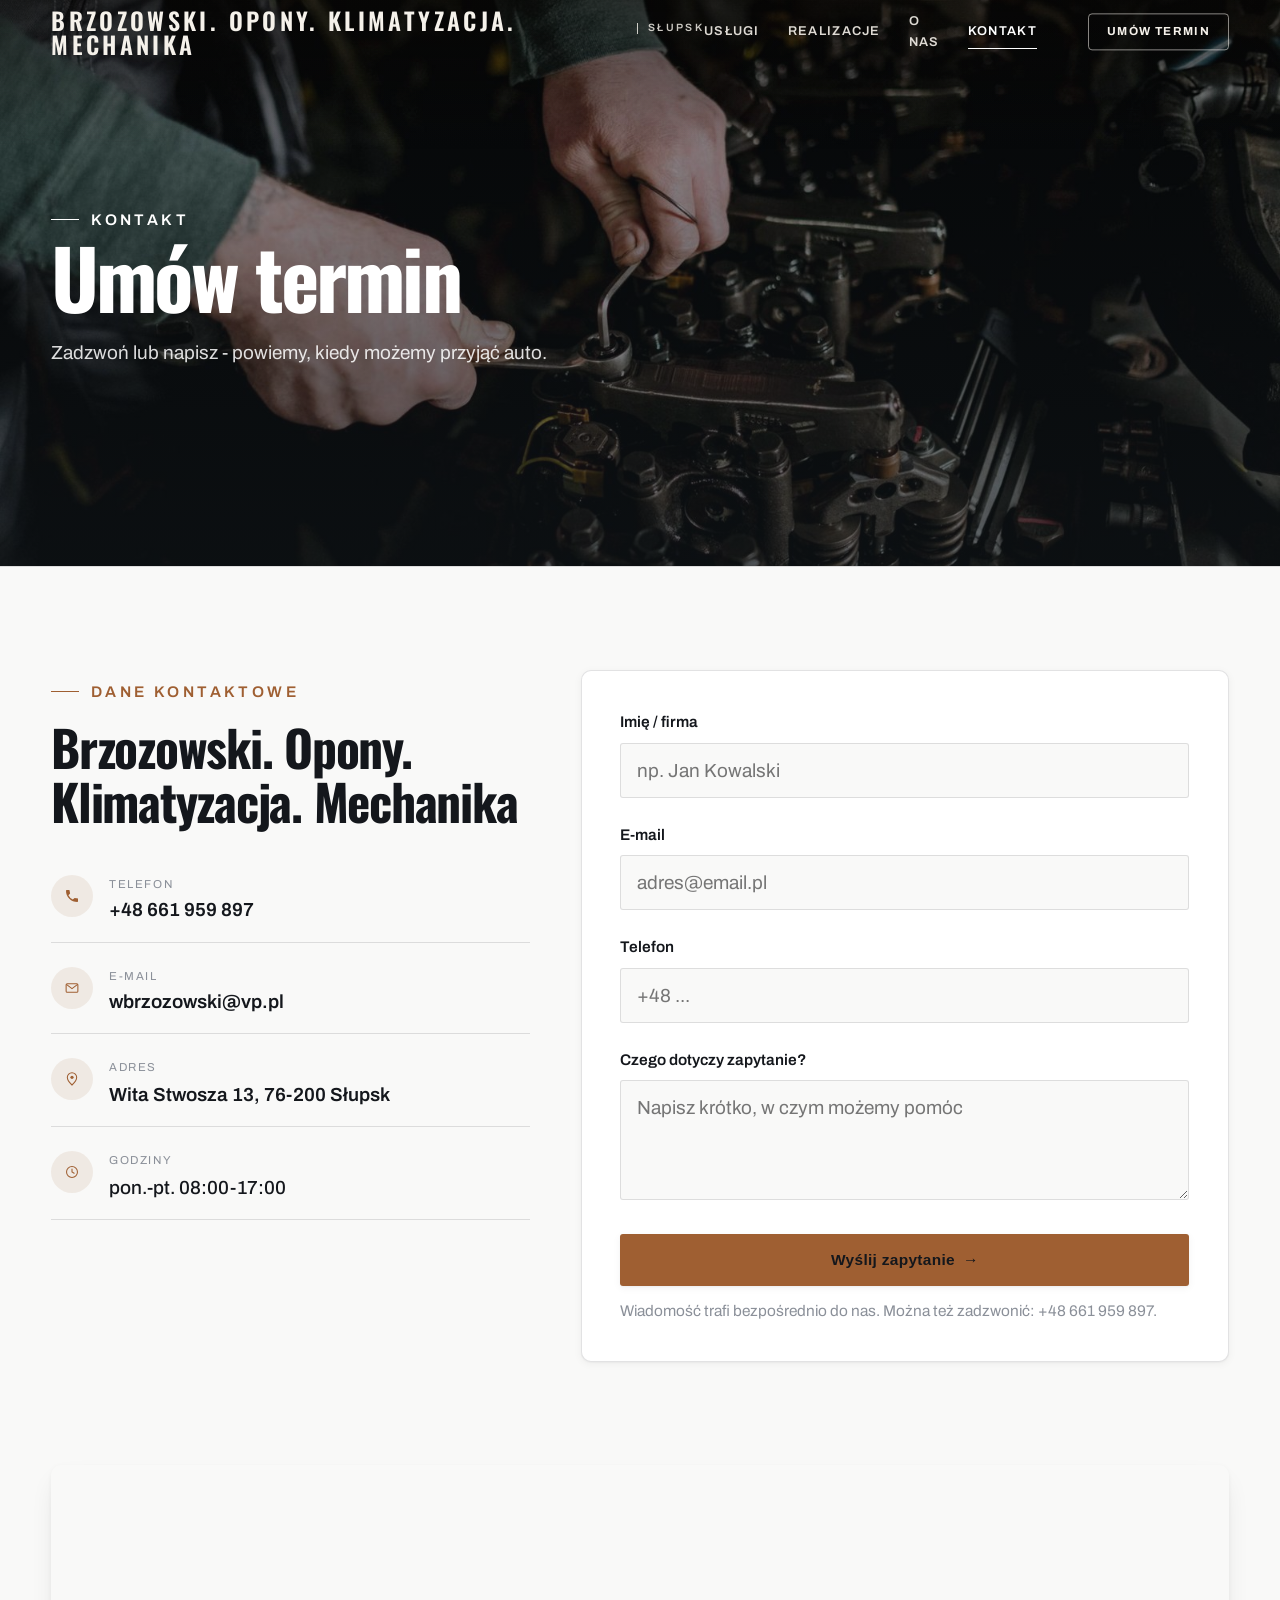
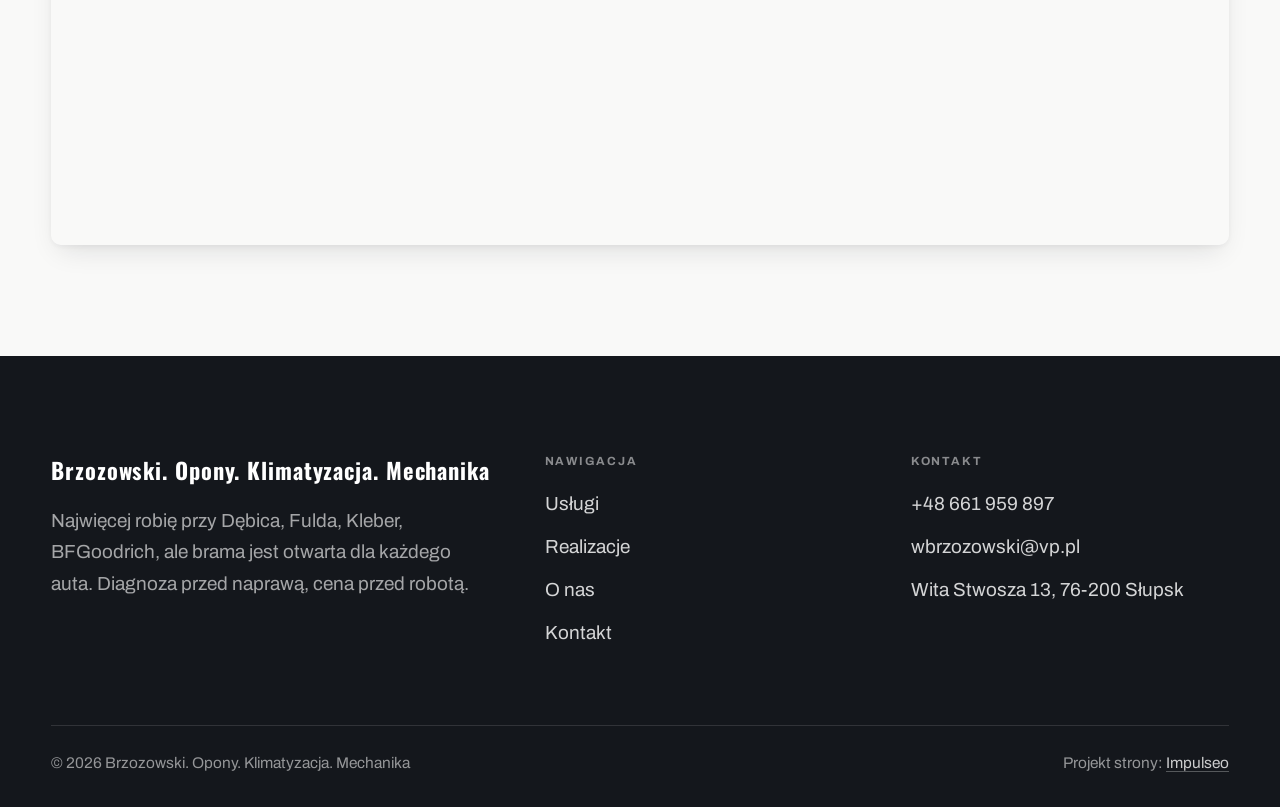
==== commit 0e405275: "Stopka: podpis Impulseo z linkiem + poprawka znikajacego napisu w naglowku" ====
--- a/kontakt.html
+++ b/kontakt.html
@@ -90,7 +90,7 @@
     </div>
     <div class="foot-bot">
       <span>© 2026 Brzozowski. Opony. Klimatyzacja. Mechanika</span>
-      <span>Projekt strony: Krzysztof Brzeziński</span>
+      <span>Projekt strony: <a class="foot-credit" href="https://impulseo.pl" target="_blank" rel="noopener">Impulseo</a></span>
     </div>
   </div>
 </footer>
--- a/assets/styles.css
+++ b/assets/styles.css
@@ -1,7 +1,7 @@
 /* ============================================================
    STOLBASZ — premium, architektoniczny B2B fit-out
    Jasna paleta, zero brązu. System wg premium-web-craft.
-   Projekt strony: Krzysztof Brzeziński
+   Projekt strony: Impulseo (impulseo.pl)
    ============================================================ */
 
 :root{
@@ -474,8 +474,8 @@
 /* Kontrast GWARANTOWANY niezależnie od zdjęcia: (a) ciemna LEWA kolumna pod tekstem (tekst jest do lewej, top->bottom),
    (b) górny scrim pod nav + dolny scrim. Nie liczymy na ciemne zdjęcie. */
 .hero-auto .ha-veil{position:absolute;inset:0;z-index:-1;
-  background:linear-gradient(90deg,rgba(10,12,15,.76) 0%,rgba(10,12,15,.34) 32%,rgba(10,12,15,0) 60%),
-             linear-gradient(180deg,rgba(10,12,15,.42) 0%,rgba(10,12,15,0) 30%,rgba(10,12,15,.55) 78%,rgba(10,12,15,.82) 100%)}
+  background:linear-gradient(90deg,rgba(10,12,15,.62) 0%,rgba(10,12,15,.26) 34%,rgba(10,12,15,0) 62%),
+             linear-gradient(180deg,rgba(10,12,15,.44) 0%,rgba(10,12,15,0) 30%,rgba(10,12,15,.5) 76%,rgba(10,12,15,.78) 100%)}
 .ha-inner{position:relative;z-index:2;margin:0 0 clamp(2.6rem,7vh,5rem) clamp(1.4rem,5vw,4rem);max-width:32ch}
 .ha-tick{display:block;width:48px;height:3px;background:var(--accent);margin-bottom:clamp(1rem,2.4vh,1.6rem)}
 .ha-kicker{display:block;font-family:var(--font-display);font-weight:600;text-transform:uppercase;
@@ -610,3 +610,19 @@
 
 /* === auto-paleta ze zdjęć klienta (dopasowanie do estetyki socials) === */
 :root{--accent:#9F5F32;--accent-d:#7C4722;--accent-soft:rgba(159,95,50,0.10);--paper:#F9F9F8;--paper-2:#EFEEED;--paper-3:#E8E6E5;}
+
+
+/* ====== IMPULSEO-FIX-20260731 ======================================================
+   1) PODPIS w stopce jest teraz linkiem do impulseo.pl - ma być widocznie klikalny.
+   2) ŻYWY NAGŁÓWEK: warstwa przenikających kadrów (.mt-hero-layer) miała z-index:1, więc
+      lądowała NAD przyciemnieniem hero, a w rodzinie „fachowcy" nawet nad panelem z tekstem
+      (.hf-panel nie miał własnego z-index). Efekt: przy zmianie zdjęcia napis znikał i wracał.
+      Teraz warstwa idzie tam, gdzie zdjęcie tła (z-index:-2), a treść nagłówka dostaje twardy
+      z-index:3. Zmieniają się WYŁĄCZNIE zdjęcia w tle - napis stoi nieruchomo.
+      (hero-cine celowo pominięte: tam img ma z-index:0 i układ był poprawny.) */
+.foot-bot a.foot-credit{color:rgba(255,255,255,.78);text-decoration:none;border-bottom:1px solid rgba(255,255,255,.28)}
+.foot-bot a.foot-credit:hover{color:#fff;border-bottom-color:#fff}
+.hero-fach > img.mt-hero-layer,.hero-gastro > img.mt-hero-layer,.hero-auto > img.mt-hero-layer,
+.hero-dom > img.mt-hero-layer,.hero-studio > img.mt-hero-layer{z-index:-2}
+.hf-panel,.hf-inner,.hd-panel,.hk-panel,.ha-inner,.hs-inner,.hg-inner{position:relative;z-index:3}
+/* ====== koniec IMPULSEO-FIX-20260731 ====== */
